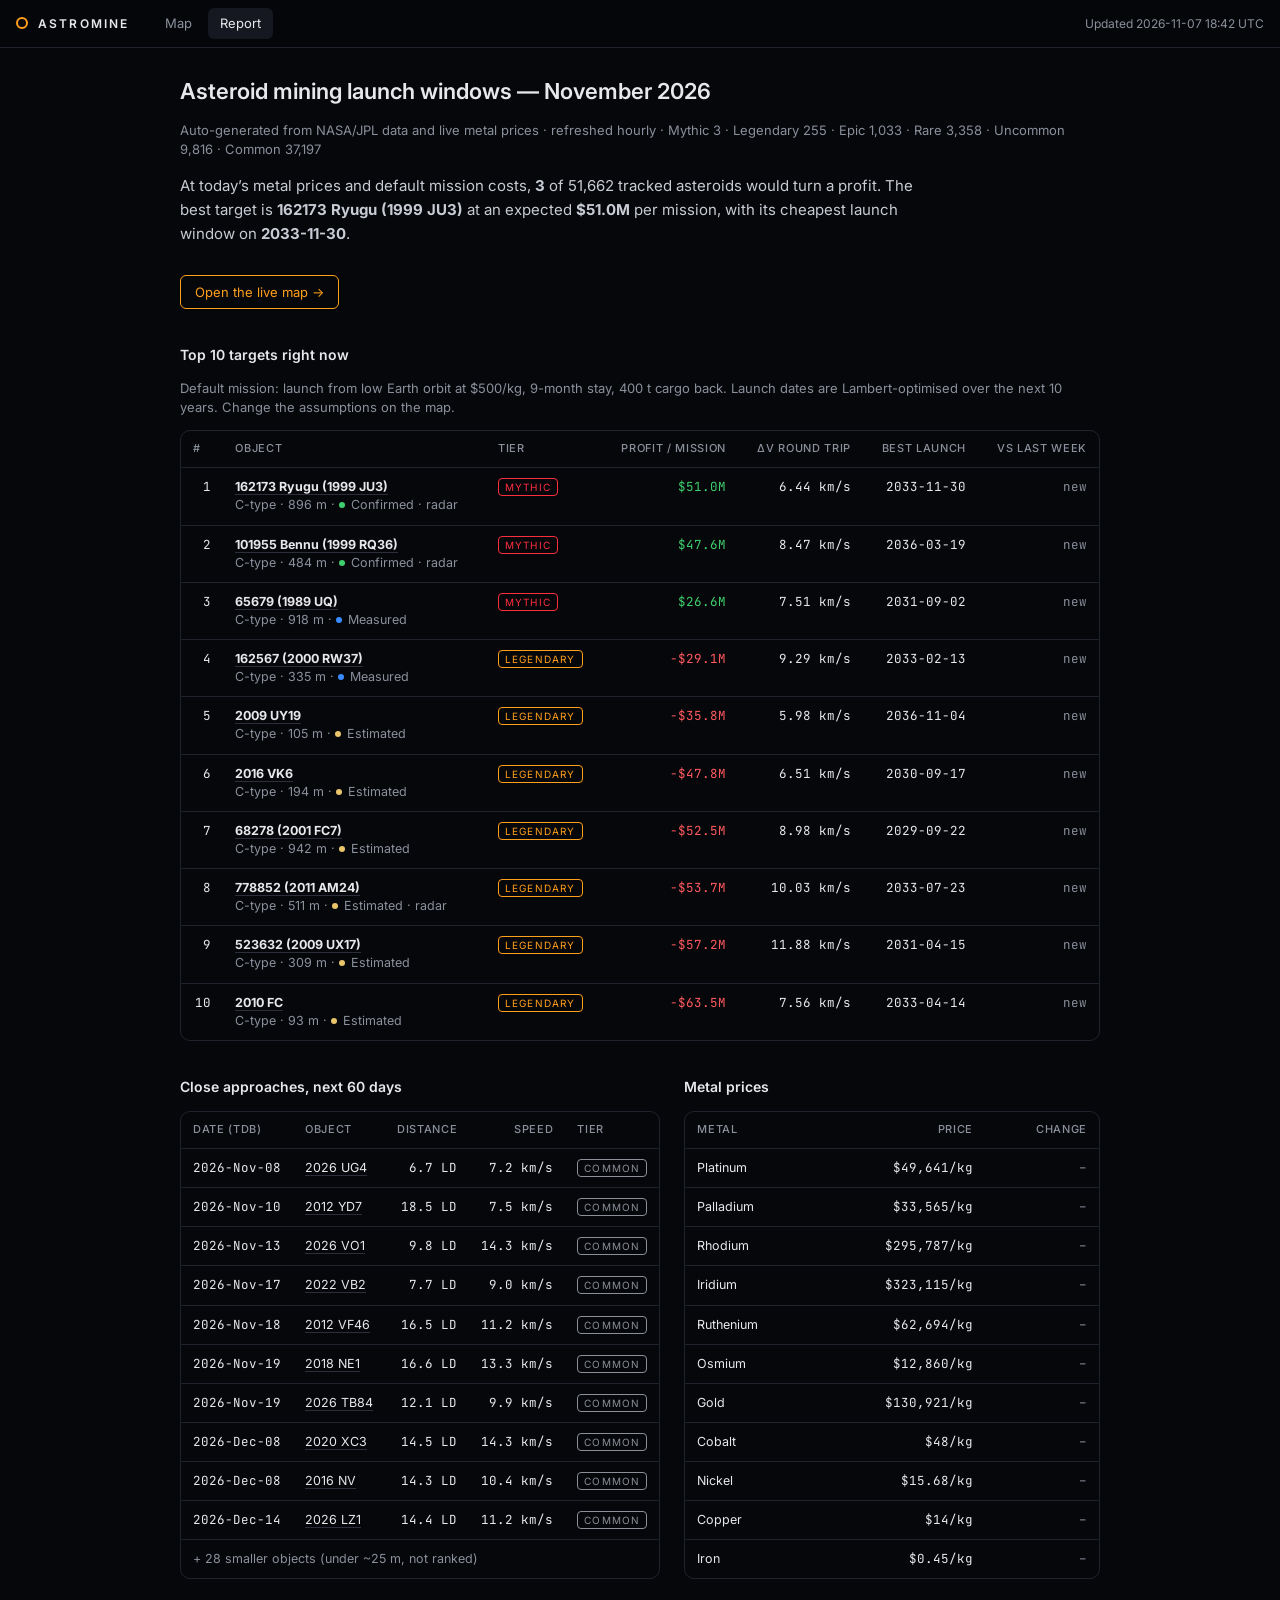
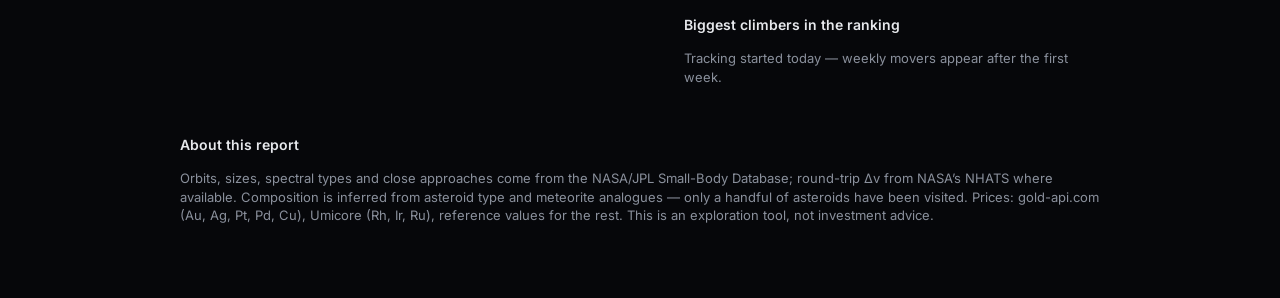
==== report/index.html @ d31c15fa "data: update 2026-11-07T18:42Z" ====
<!doctype html>
<html lang="en"><head>
<meta charset="utf-8"><meta name="viewport" content="width=device-width,initial-scale=1">
<title>Asteroid mining launch windows — November 2026 · Astromine</title>
<meta name="description" content="Best asteroid mining target now: 162173 Ryugu (1999 JU3) ($51.0M/mission). 3 profitable of 51,662 tracked, live NASA data.">
<link rel="canonical" href="https://mauki65.github.io/astromine/report/">
<meta property="og:type" content="article"><meta property="og:title" content="Asteroid mining launch windows — November 2026">
<meta property="og:description" content="Best asteroid mining target now: 162173 Ryugu (1999 JU3) ($51.0M/mission). 3 profitable of 51,662 tracked, live NASA data."><meta property="og:image" content="https://mauki65.github.io/astromine/assets/og.png">
<meta name="twitter:card" content="summary_large_image">
<link rel="preconnect" href="https://fonts.googleapis.com">
<link href="https://fonts.googleapis.com/css2?family=Inter:wght@400;500;600&family=JetBrains+Mono:wght@400;500&display=swap" rel="stylesheet">
<link rel="stylesheet" href="../css/style.css">
<link rel="icon" href="data:image/svg+xml,<svg xmlns='http://www.w3.org/2000/svg' viewBox='0 0 32 32'><circle cx='16' cy='16' r='9' fill='none' stroke='%23ff9f1c' stroke-width='3'/></svg>">
<style>
  body{overflow:auto} .page.report{max-width:960px;margin:0 auto;padding:76px 20px 60px}
  .report h1{font-size:22px;margin:0 0 6px} .report .lead{font-size:15px;line-height:1.6;color:#c7cbd3;max-width:760px}
  .report h2{font-size:14px;margin:36px 0 8px} .report a{color:var(--text)} .report td a{text-decoration:none;border-bottom:1px solid var(--line2);white-space:nowrap}
  .tag{font-size:10px;letter-spacing:.12em;text-transform:uppercase;border:1px solid var(--c);color:var(--c);border-radius:4px;padding:2px 6px;white-space:nowrap}
  .cols{display:grid;grid-template-columns:1fr 1fr;gap:24px} @media(max-width:760px){.cols{grid-template-columns:1fr}}
  .cta{display:inline-block;margin-top:14px;border:1px solid var(--accent);color:var(--accent)!important;border-radius:6px;padding:7px 14px;text-decoration:none}
</style>
</head><body>
<header class="top"><a class="brand" href="../" style="color:inherit;text-decoration:none"><span class="mark"></span>ASTROMINE</a>
<nav class="tabs"><a href="../" class="tabl">Map</a><a href="./" class="tabl on">Report</a></nav>
<div class="status">Updated 2026-11-07 18:42 UTC</div></header>
<main class="page report" style="position:static">
  <h1>Asteroid mining launch windows — November 2026</h1>
  <p class="muted">Auto-generated from NASA/JPL data and live metal prices · refreshed hourly · Mythic 3 · Legendary 255 · Epic 1,033 · Rare 3,358 · Uncommon 9,816 · Common 37,197</p>
  <p class="lead">At today’s metal prices and default mission costs, <b>3</b> of 51,662 tracked asteroids would turn a profit. The best target is <b>162173 Ryugu (1999 JU3)</b> at an expected <b>$51.0M</b> per mission, with its cheapest launch window on <b>2033-11-30</b>.</p>
  <a class="cta" href="../">Open the live map →</a>

  <h2>Top 10 targets right now</h2>
  <p class="muted">Default mission: launch from low Earth orbit at $500/kg, 9-month stay, 400 t cargo back. Launch dates are Lambert-optimised over the next 10 years. Change the assumptions on the map.</p>
  <div class="tablewrap"><table>
    <thead><tr><th>#</th><th>Object</th><th>Tier</th><th style="text-align:right">Profit / mission</th><th style="text-align:right">Δv round trip</th><th style="text-align:right">Best launch</th><th style="text-align:right">vs last week</th></tr></thead>
    <tbody><tr>
    <td class="num">1</td>
    <td><a href="../?obj=162173%20Ryugu%20(1999%20JU3)"><b>162173 Ryugu (1999 JU3)</b></a><div class="muted">C-type · 896 m · <span class="evd" style="background:#3fcf6e" title="Visited by a spacecraft or sample brought back to Earth"></span>Confirmed · radar</div></td>
    <td><span class="tag" style="--c:#ff2e3f">Mythic</span></td>
    <td class="num pos">$51.0M</td>
    <td class="num">6.44 km/s</td>
    <td class="num">2033-11-30</td>
    <td class="num"><span class="muted">new</span></td>
  </tr><tr>
    <td class="num">2</td>
    <td><a href="../?obj=101955%20Bennu%20(1999%20RQ36)"><b>101955 Bennu (1999 RQ36)</b></a><div class="muted">C-type · 484 m · <span class="evd" style="background:#3fcf6e" title="Visited by a spacecraft or sample brought back to Earth"></span>Confirmed · radar</div></td>
    <td><span class="tag" style="--c:#ff2e3f">Mythic</span></td>
    <td class="num pos">$47.6M</td>
    <td class="num">8.47 km/s</td>
    <td class="num">2036-03-19</td>
    <td class="num"><span class="muted">new</span></td>
  </tr><tr>
    <td class="num">3</td>
    <td><a href="../?obj=65679%20(1989%20UQ)"><b>65679 (1989 UQ)</b></a><div class="muted">C-type · 918 m · <span class="evd" style="background:#3a8bff" title="Composition measured by telescope (light spectrum)"></span>Measured</div></td>
    <td><span class="tag" style="--c:#ff2e3f">Mythic</span></td>
    <td class="num pos">$26.6M</td>
    <td class="num">7.51 km/s</td>
    <td class="num">2031-09-02</td>
    <td class="num"><span class="muted">new</span></td>
  </tr><tr>
    <td class="num">4</td>
    <td><a href="../?obj=162567%20(2000%20RW37)"><b>162567 (2000 RW37)</b></a><div class="muted">C-type · 335 m · <span class="evd" style="background:#3a8bff" title="Composition measured by telescope (light spectrum)"></span>Measured</div></td>
    <td><span class="tag" style="--c:#ff9f1c">Legendary</span></td>
    <td class="num neg">−$29.1M</td>
    <td class="num">9.29 km/s</td>
    <td class="num">2033-02-13</td>
    <td class="num"><span class="muted">new</span></td>
  </tr><tr>
    <td class="num">5</td>
    <td><a href="../?obj=2009%20UY19"><b>2009 UY19</b></a><div class="muted">C-type · 105 m · <span class="evd" style="background:#e9c46a" title="Estimated from how much light it reflects"></span>Estimated</div></td>
    <td><span class="tag" style="--c:#ff9f1c">Legendary</span></td>
    <td class="num neg">−$35.8M</td>
    <td class="num">5.98 km/s</td>
    <td class="num">2036-11-04</td>
    <td class="num"><span class="muted">new</span></td>
  </tr><tr>
    <td class="num">6</td>
    <td><a href="../?obj=2016%20VK6"><b>2016 VK6</b></a><div class="muted">C-type · 194 m · <span class="evd" style="background:#e9c46a" title="Estimated from how much light it reflects"></span>Estimated</div></td>
    <td><span class="tag" style="--c:#ff9f1c">Legendary</span></td>
    <td class="num neg">−$47.8M</td>
    <td class="num">6.51 km/s</td>
    <td class="num">2030-09-17</td>
    <td class="num"><span class="muted">new</span></td>
  </tr><tr>
    <td class="num">7</td>
    <td><a href="../?obj=68278%20(2001%20FC7)"><b>68278 (2001 FC7)</b></a><div class="muted">C-type · 942 m · <span class="evd" style="background:#e9c46a" title="Estimated from how much light it reflects"></span>Estimated</div></td>
    <td><span class="tag" style="--c:#ff9f1c">Legendary</span></td>
    <td class="num neg">−$52.5M</td>
    <td class="num">8.98 km/s</td>
    <td class="num">2029-09-22</td>
    <td class="num"><span class="muted">new</span></td>
  </tr><tr>
    <td class="num">8</td>
    <td><a href="../?obj=778852%20(2011%20AM24)"><b>778852 (2011 AM24)</b></a><div class="muted">C-type · 511 m · <span class="evd" style="background:#e9c46a" title="Estimated from how much light it reflects"></span>Estimated · radar</div></td>
    <td><span class="tag" style="--c:#ff9f1c">Legendary</span></td>
    <td class="num neg">−$53.7M</td>
    <td class="num">10.03 km/s</td>
    <td class="num">2033-07-23</td>
    <td class="num"><span class="muted">new</span></td>
  </tr><tr>
    <td class="num">9</td>
    <td><a href="../?obj=523632%20(2009%20UX17)"><b>523632 (2009 UX17)</b></a><div class="muted">C-type · 309 m · <span class="evd" style="background:#e9c46a" title="Estimated from how much light it reflects"></span>Estimated</div></td>
    <td><span class="tag" style="--c:#ff9f1c">Legendary</span></td>
    <td class="num neg">−$57.2M</td>
    <td class="num">11.88 km/s</td>
    <td class="num">2031-04-15</td>
    <td class="num"><span class="muted">new</span></td>
  </tr><tr>
    <td class="num">10</td>
    <td><a href="../?obj=2010%20FC"><b>2010 FC</b></a><div class="muted">C-type · 93 m · <span class="evd" style="background:#e9c46a" title="Estimated from how much light it reflects"></span>Estimated</div></td>
    <td><span class="tag" style="--c:#ff9f1c">Legendary</span></td>
    <td class="num neg">−$63.5M</td>
    <td class="num">7.56 km/s</td>
    <td class="num">2033-04-14</td>
    <td class="num"><span class="muted">new</span></td>
  </tr></tbody></table></div>

  <div class="cols">
    <div>
      <h2>Close approaches, next 60 days</h2>
      <div class="tablewrap"><table><thead><tr><th>Date (TDB)</th><th>Object</th><th style="text-align:right">Distance</th><th style="text-align:right">Speed</th><th>Tier</th></tr></thead><tbody><tr><td class="num">2026-Nov-08</td>
    <td><a href="../?obj=2026%20UG4">2026 UG4</a></td>
    <td class="num">6.7 LD</td>
    <td class="num">7.2 km/s</td>
    <td><span class="tag" style="--c:#8a8f98">Common</span></td></tr><tr><td class="num">2026-Nov-10</td>
    <td><a href="../?obj=2012%20YD7">2012 YD7</a></td>
    <td class="num">18.5 LD</td>
    <td class="num">7.5 km/s</td>
    <td><span class="tag" style="--c:#8a8f98">Common</span></td></tr><tr><td class="num">2026-Nov-13</td>
    <td><a href="../?obj=2026%20VO1">2026 VO1</a></td>
    <td class="num">9.8 LD</td>
    <td class="num">14.3 km/s</td>
    <td><span class="tag" style="--c:#8a8f98">Common</span></td></tr><tr><td class="num">2026-Nov-17</td>
    <td><a href="../?obj=2022%20VB2">2022 VB2</a></td>
    <td class="num">7.7 LD</td>
    <td class="num">9.0 km/s</td>
    <td><span class="tag" style="--c:#8a8f98">Common</span></td></tr><tr><td class="num">2026-Nov-18</td>
    <td><a href="../?obj=2012%20VF46">2012 VF46</a></td>
    <td class="num">16.5 LD</td>
    <td class="num">11.2 km/s</td>
    <td><span class="tag" style="--c:#8a8f98">Common</span></td></tr><tr><td class="num">2026-Nov-19</td>
    <td><a href="../?obj=2018%20NE1">2018 NE1</a></td>
    <td class="num">16.6 LD</td>
    <td class="num">13.3 km/s</td>
    <td><span class="tag" style="--c:#8a8f98">Common</span></td></tr><tr><td class="num">2026-Nov-19</td>
    <td><a href="../?obj=2026%20TB84">2026 TB84</a></td>
    <td class="num">12.1 LD</td>
    <td class="num">9.9 km/s</td>
    <td><span class="tag" style="--c:#8a8f98">Common</span></td></tr><tr><td class="num">2026-Dec-08</td>
    <td><a href="../?obj=2020%20XC3">2020 XC3</a></td>
    <td class="num">14.5 LD</td>
    <td class="num">14.3 km/s</td>
    <td><span class="tag" style="--c:#8a8f98">Common</span></td></tr><tr><td class="num">2026-Dec-08</td>
    <td><a href="../?obj=2016%20NV">2016 NV</a></td>
    <td class="num">14.3 LD</td>
    <td class="num">10.4 km/s</td>
    <td><span class="tag" style="--c:#8a8f98">Common</span></td></tr><tr><td class="num">2026-Dec-14</td>
    <td><a href="../?obj=2026%20LZ1">2026 LZ1</a></td>
    <td class="num">14.4 LD</td>
    <td class="num">11.2 km/s</td>
    <td><span class="tag" style="--c:#8a8f98">Common</span></td></tr><tr><td colspan="5" class="muted">+ 28 smaller objects (under ~25 m, not ranked)</td></tr></tbody></table></div>
    </div>
    <div>
      <h2>Metal prices</h2>
      <div class="tablewrap"><table><thead><tr><th>Metal</th><th style="text-align:right">Price</th><th style="text-align:right">Change</th></tr></thead><tbody><tr><td>Platinum</td><td class="num">$49,641/kg</td><td class="num"><span class="muted">–</span></td></tr><tr><td>Palladium</td><td class="num">$33,565/kg</td><td class="num"><span class="muted">–</span></td></tr><tr><td>Rhodium</td><td class="num">$295,787/kg</td><td class="num"><span class="muted">–</span></td></tr><tr><td>Iridium</td><td class="num">$323,115/kg</td><td class="num"><span class="muted">–</span></td></tr><tr><td>Ruthenium</td><td class="num">$62,694/kg</td><td class="num"><span class="muted">–</span></td></tr><tr><td>Osmium</td><td class="num">$12,860/kg</td><td class="num"><span class="muted">–</span></td></tr><tr><td>Gold</td><td class="num">$130,921/kg</td><td class="num"><span class="muted">–</span></td></tr><tr><td>Cobalt</td><td class="num">$48/kg</td><td class="num"><span class="muted">–</span></td></tr><tr><td>Nickel</td><td class="num">$15.68/kg</td><td class="num"><span class="muted">–</span></td></tr><tr><td>Copper</td><td class="num">$14/kg</td><td class="num"><span class="muted">–</span></td></tr><tr><td>Iron</td><td class="num">$0.45/kg</td><td class="num"><span class="muted">–</span></td></tr></tbody></table></div>
      <h2>Biggest climbers in the ranking</h2>
      <p class="muted">Tracking started today — weekly movers appear after the first week.</p>
    </div>
  </div>

  <h2>About this report</h2>
  <p class="muted">Orbits, sizes, spectral types and close approaches come from the NASA/JPL Small-Body Database; round-trip Δv from NASA’s NHATS where available. Composition is inferred from asteroid type and meteorite analogues — only a handful of asteroids have been visited. Prices: gold-api.com (Au, Ag, Pt, Pd, Cu), Umicore (Rh, Ir, Ru), reference values for the rest. This is an exploration tool, not investment advice.</p>
</main>
</body></html>
---- css/style.css ----
:root{
  --bg:#06070a; --panel:rgba(14,16,21,.86); --line:#1f232c; --line2:#2a2f3a;
  --text:#e6e8ec; --muted:#8a909c; --dim:#5a606b; --accent:#ff9f1c;
  --good:#3fcf6e; --bad:#ff5a5f;
  --common:#8a8f98; --uncommon:#3fcf6e; --rare:#3a8bff; --epic:#b26bff; --legendary:#ff9f1c; --mythic:#ff2e3f;
  --mono:'JetBrains Mono',ui-monospace,monospace;
}
*{box-sizing:border-box}
html,body{margin:0;height:100%;background:var(--bg);color:var(--text);font:13px/1.45 Inter,system-ui,sans-serif;-webkit-font-smoothing:antialiased}
button,input,select{font:inherit;color:inherit}
.mono{font-family:var(--mono)}
.muted{color:var(--muted)}
[hidden]{display:none!important}

.top{position:fixed;inset:0 0 auto 0;height:48px;display:flex;align-items:center;gap:24px;padding:0 16px;border-bottom:1px solid var(--line);background:rgba(6,7,10,.9);backdrop-filter:blur(8px);z-index:10}
.brand{font-weight:600;letter-spacing:.18em;font-size:12px;display:flex;align-items:center;gap:10px}
.mark{width:12px;height:12px;border-radius:50%;border:2px solid var(--accent)}
.tabs{display:flex;gap:4px}
.tabs button{background:none;border:0;padding:6px 12px;border-radius:6px;color:var(--muted);cursor:pointer}
.tabs button.on{color:var(--text);background:#151821}
.status{margin-left:auto;color:var(--muted);font-size:12px;display:flex;gap:14px;align-items:center;white-space:nowrap;overflow:hidden}
.live{display:inline-block;width:6px;height:6px;border-radius:50%;background:var(--good);margin-right:6px;box-shadow:0 0 0 0 rgba(63,207,110,.6);animation:pulse 2s infinite}
@keyframes pulse{70%{box-shadow:0 0 0 6px rgba(63,207,110,0)}100%{box-shadow:0 0 0 0 rgba(63,207,110,0)}}

main{position:fixed;inset:48px 0 0 0}
.tab{display:none;position:absolute;inset:0}
.tab.on{display:block}
#tab-materials,#tab-about{overflow:auto}
canvas{display:block;width:100%;height:100%;cursor:grab}
canvas.drag{cursor:grabbing}

.panel{position:absolute;top:12px;background:var(--panel);border:1px solid var(--line);border-radius:10px;backdrop-filter:blur(10px);display:flex;flex-direction:column;max-height:calc(100% - 80px)}
.panel.left{left:12px;width:280px;max-height:calc(100% - 250px)}
.panel.right{right:12px;width:340px;bottom:68px}
.panel.left.collapsed .pb{display:none}
.ph{display:flex;justify-content:space-between;align-items:center;padding:10px 12px;font-size:11px;letter-spacing:.12em;text-transform:uppercase;color:var(--muted);border-bottom:1px solid var(--line)}
.pb{padding:12px;overflow:auto}
.icon{background:none;border:1px solid var(--line2);border-radius:6px;width:26px;height:26px;cursor:pointer;color:var(--muted);line-height:1}
.icon:hover{color:var(--text)}
.link{background:none;border:0;color:var(--muted);cursor:pointer;padding:4px 0;text-decoration:underline;text-underline-offset:3px}
.link:hover{color:var(--text)}

.seg{display:flex;background:#0c0e13;border:1px solid var(--line2);border-radius:7px;padding:2px;margin-bottom:12px}
.seg button{flex:1;background:none;border:0;border-radius:5px;padding:6px 8px;color:var(--muted);cursor:pointer;font-size:12px}
.seg button.on{background:#1b1f29;color:var(--text)}
.seg.small{margin:0}
.seg.small button{padding:3px 8px;font-size:11px;white-space:nowrap}

.grid{display:grid;grid-template-columns:1fr 92px;gap:6px 10px;align-items:center}
.grid label{color:var(--muted);font-size:12px}
.grid input[type=number]{width:100%;background:#0c0e13;border:1px solid var(--line2);border-radius:6px;padding:5px 7px;font-family:var(--mono);font-size:12px;text-align:right}
.grid input:focus,#search:focus{outline:none;border-color:#3a4150}
.grid .chk{grid-column:1/-1;display:flex;gap:8px;align-items:center;color:var(--muted);font-size:12px}
.grid h4{grid-column:1/-1;margin:8px 0 0;font-size:10px;letter-spacing:.14em;color:var(--dim);text-transform:uppercase;font-weight:500}

#targets{display:flex;flex-direction:column;min-height:0;flex:1}
#search{margin:10px 12px 6px;background:#0c0e13;border:1px solid var(--line2);border-radius:6px;padding:6px 9px}
.filters{display:flex;flex-wrap:wrap;gap:4px;padding:0 12px 8px;border-bottom:1px solid var(--line)}
.chip{border:1px solid var(--line2);background:none;border-radius:20px;padding:2px 9px;font-size:11px;color:var(--muted);cursor:pointer}
.chip.on{color:var(--text);border-color:#3a4150;background:#151821}
#tlist{list-style:none;margin:0;padding:4px 0;overflow:auto;flex:1}
#tlist li{display:grid;grid-template-columns:3px 1fr auto;gap:10px;align-items:center;padding:7px 12px;cursor:pointer}
#tlist li:hover{background:#12151c}
#tlist .bar{height:28px;border-radius:2px}
#tlist .n{font-weight:500;white-space:nowrap;overflow:hidden;text-overflow:ellipsis}
#tlist .s{color:var(--muted);font-size:11px}
#tlist .v{font-family:var(--mono);font-size:12px;text-align:right}

.pos{color:var(--good)} .neg{color:var(--bad)}

/* detail card */
#detail{display:flex;flex-direction:column;min-height:0;flex:1;border-radius:10px;border:1px solid var(--tier,var(--line));box-shadow:0 0 0 1px var(--tier) inset, 0 0 24px -12px var(--tier);margin:-1px}
#detail .dh{padding:12px 14px;border-bottom:1px solid var(--line)}
#detail .dh .row{display:flex;justify-content:space-between;align-items:flex-start;gap:8px}
#detail h2{margin:0;font-size:16px;font-weight:600}
.badge{display:inline-block;font-size:10px;letter-spacing:.14em;text-transform:uppercase;border:1px solid var(--tier);color:var(--tier);border-radius:4px;padding:2px 6px;margin-top:6px}
.verdict{font-size:10px;letter-spacing:.14em;text-transform:uppercase;border-radius:4px;padding:2px 6px;margin-left:6px}
.verdict.pos{background:rgba(63,207,110,.12)} .verdict.neg{background:rgba(255,90,95,.12)}
#detail .db{padding:12px 14px;overflow:auto}
.kv{display:grid;grid-template-columns:1fr auto;gap:3px 12px;margin-bottom:14px}
.kv span:nth-child(odd){color:var(--muted)}
.kv span:nth-child(even){font-family:var(--mono);font-size:12px;text-align:right}
.big{font-family:var(--mono);font-size:22px;font-weight:500;margin:4px 0 2px}
h3{font-size:10px;letter-spacing:.14em;text-transform:uppercase;color:var(--dim);font-weight:500;margin:14px 0 6px}
.mats{width:100%;border-collapse:collapse;font-size:12px}
.mats td{padding:4px 0;border-bottom:1px solid var(--line)}
.mats td:not(:first-child){text-align:right;font-family:var(--mono)}
.meter{height:3px;background:#1a1d25;border-radius:2px;margin-top:3px;overflow:hidden}
.meter i{display:block;height:100%}
.note{font-size:11px;color:var(--muted);margin-top:10px}
.callout{border:1px solid var(--line2);border-radius:6px;padding:8px 10px;font-size:12px;margin:8px 0}

.timebar{position:absolute;left:50%;transform:translateX(-50%);bottom:12px;display:flex;gap:10px;align-items:center;background:var(--panel);border:1px solid var(--line);border-radius:10px;padding:6px 10px;backdrop-filter:blur(10px)}
.timebar select{background:#0c0e13;border:1px solid var(--line2);border-radius:6px;padding:3px 6px;font-size:12px}
.timebar .sep{width:1px;height:18px;background:var(--line2)}
.legend{position:absolute;left:12px;bottom:12px;display:flex;flex-direction:column;gap:3px;font-size:11px}
.legend button{display:flex;gap:8px;align-items:center;background:none;border:0;color:var(--muted);cursor:pointer;padding:1px 0;text-align:left}
.legend button.off{opacity:.35}
.legend i{width:9px;height:9px;border-radius:50%;border:2px solid}
.legend b{font-weight:500;color:var(--text);min-width:70px}

.tip{position:absolute;pointer-events:none;background:#0d0f14;border:1px solid var(--line2);border-radius:6px;padding:6px 8px;font-size:12px;display:none;white-space:nowrap;z-index:5}

.page{max-width:1080px;margin:0 auto;padding:28px 20px 60px}
.page h1{font-size:20px;font-weight:600;margin:0 0 4px}
.page h2{font-size:14px;font-weight:600;margin:36px 0 4px}
.tablewrap{overflow-x:auto;border:1px solid var(--line);border-radius:10px;margin-top:14px}
.page table{width:100%;border-collapse:collapse;font-size:12.5px}
.page th{text-align:left;font-weight:500;color:var(--muted);font-size:11px;letter-spacing:.06em;text-transform:uppercase;padding:10px 12px;border-bottom:1px solid var(--line);white-space:nowrap}
.page td{padding:10px 12px;border-bottom:1px solid var(--line);vertical-align:top}
.page tr:last-child td{border-bottom:0}
.page td.num{font-family:var(--mono);text-align:right;white-space:nowrap}
.page input{width:96px;background:#0c0e13;border:1px solid var(--line2);border-radius:6px;padding:4px 6px;font-family:var(--mono);font-size:12px;text-align:right}
.src{font-size:10px;letter-spacing:.1em;text-transform:uppercase;border-radius:4px;padding:2px 6px;border:1px solid var(--line2);color:var(--muted);white-space:nowrap}
.src.s-live{color:var(--good);border-color:rgba(63,207,110,.4)}
.src.s-daily{color:#3a8bff;border-color:rgba(58,139,255,.4)}
.dot{display:inline-block;width:8px;height:8px;border-radius:50%;margin-right:8px}
.prose{max-width:720px}
.prose p,.prose li{color:#c7cbd3;line-height:1.65}
.prose h2{margin-top:28px}
.prose code{font-family:var(--mono);font-size:12px;background:#12151c;padding:1px 5px;border-radius:4px}

.empty{position:absolute;inset:0;display:flex;align-items:center;justify-content:center;text-align:center;color:var(--muted);padding:20px;pointer-events:none}

@media (max-width:860px){
  .panel.left{width:calc(100% - 24px)}
  .panel.left:not(.collapsed){max-height:45%}
  .panel.right{top:auto;bottom:64px;left:12px;right:12px;width:auto;max-height:42%}
  .legend{display:none}
  .timebar{left:12px;right:12px;transform:none;justify-content:space-between;flex-wrap:wrap}
  .status span:not(:first-child){display:none}
  .top{gap:12px}
  .brand{letter-spacing:.1em}
}
.page td:first-child{white-space:nowrap}
.tabs button{white-space:nowrap}
@media (max-width:860px){.status{display:none}.panel.right{max-height:38%}.tabs button{padding:6px 8px}}

.tick{display:flex;align-items:center;gap:6px;font-size:11px;color:var(--muted);width:100%;margin-top:4px;cursor:pointer}
.tick input{margin:0;accent-color:#6fc3df}

.ev{display:inline-block;font-size:10px;letter-spacing:.08em;text-transform:uppercase;border:1px solid var(--c);color:var(--c);border-radius:4px;padding:1px 6px;font-family:Inter,sans-serif}
.evd{display:inline-block;width:6px;height:6px;border-radius:50%;margin-right:6px;vertical-align:1px}
.evkey{display:flex;flex-wrap:wrap;gap:10px;font-size:10.5px;color:var(--muted);width:100%;margin-top:4px}
.legend .lsep{height:1px;background:var(--line2);margin:4px 0}
.legend i.ic-ast{border-color:#9aa0ab}
.legend i.ic-com{border-radius:1px;transform:rotate(45deg) scale(.85);border-color:#6fc3df}
.tabs a.tabl{padding:6px 12px;border-radius:6px;color:var(--muted);text-decoration:none;font-size:13px}
.tabs a.tabl:hover{color:var(--text)} .tabs a.tabl.on{color:var(--text);background:#151821}
.disclaimer{position:absolute;right:12px;bottom:14px;font-size:10px;color:var(--dim);pointer-events:none;max-width:260px;text-align:right}
@media (max-width:1300px){.disclaimer{display:none}}
@media (max-width:860px){
  .brand{font-size:0;gap:0} .top{gap:10px;padding:0 12px} .tabs button,.tabs a.tabl{padding:6px 8px;font-size:12.5px}
  .panel.right{bottom:112px}
}
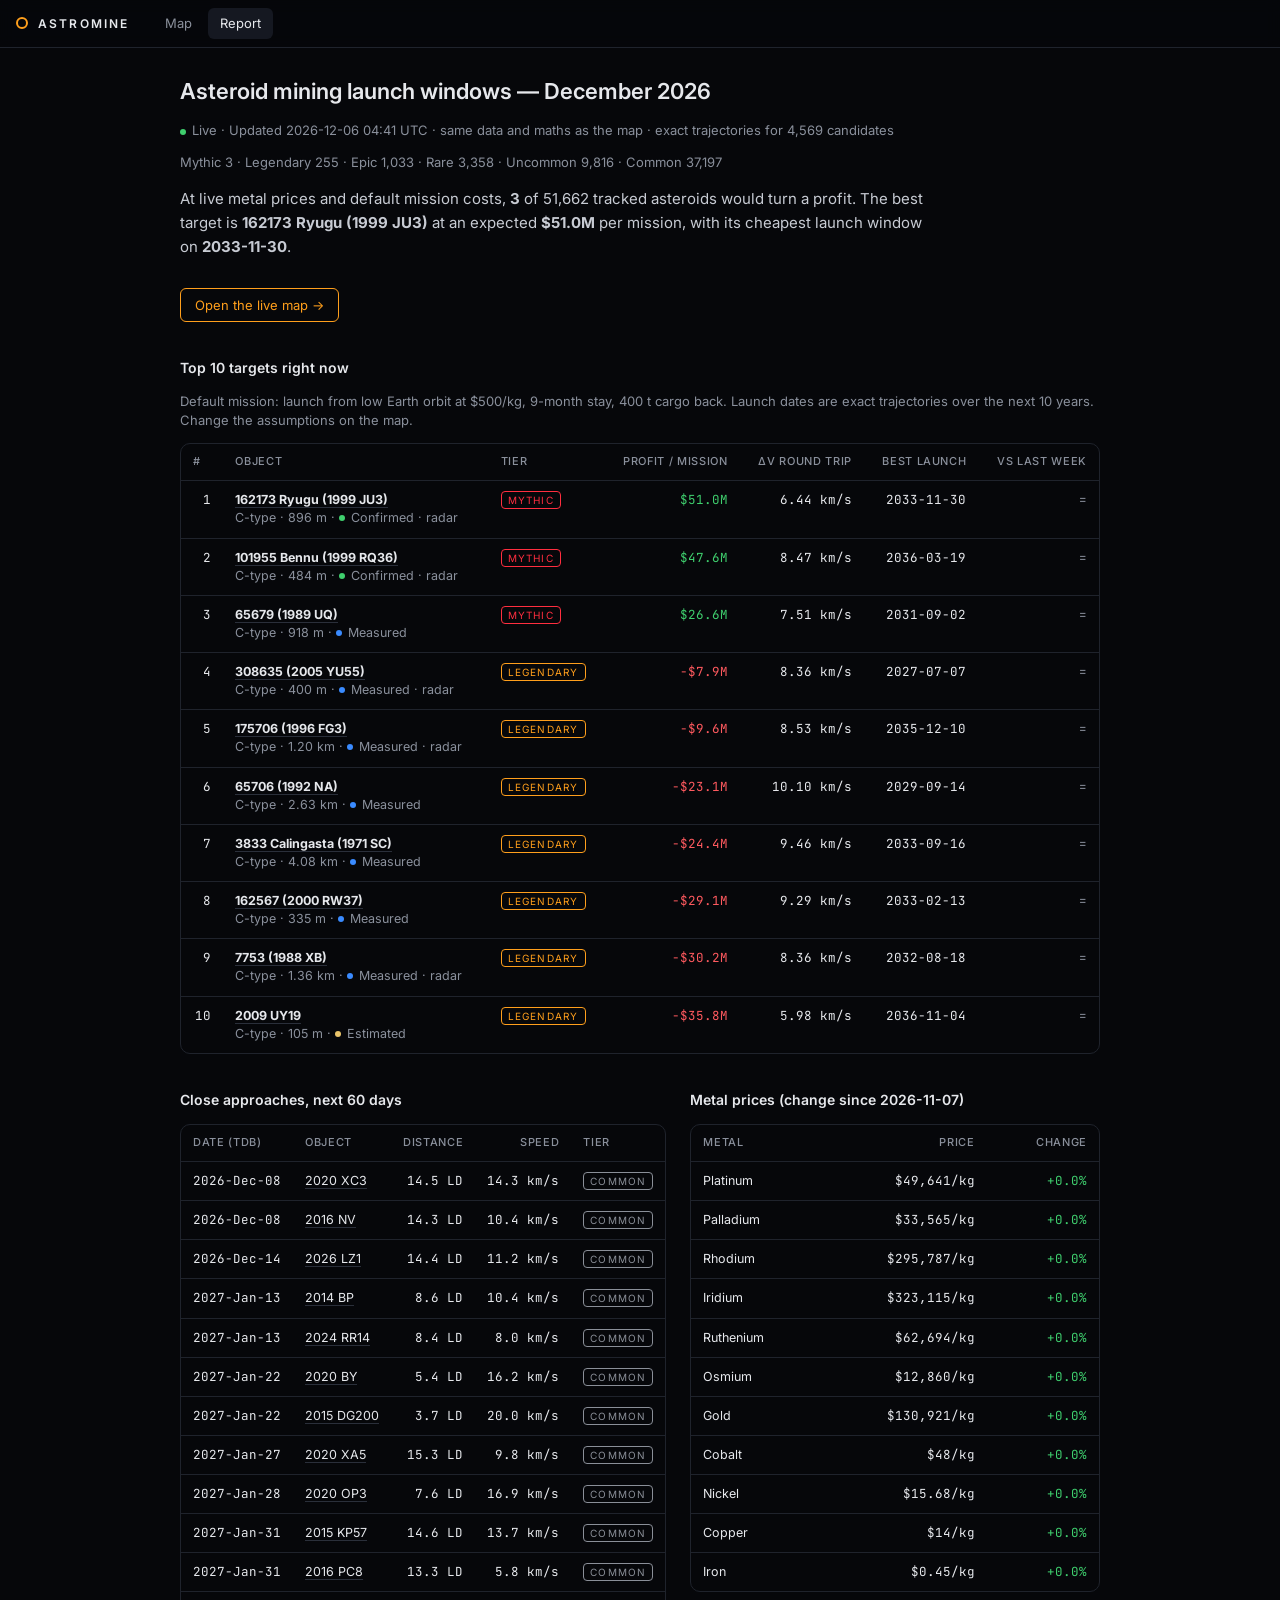
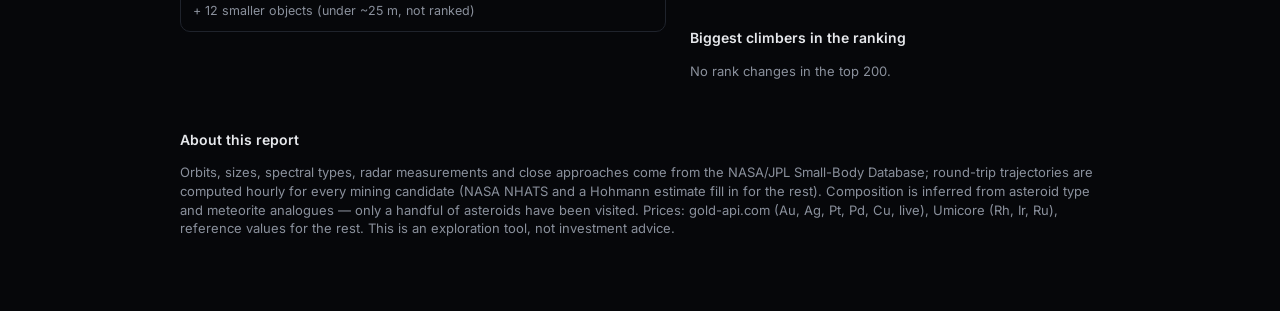
==== commit a9767138: "data: update 2026-11-07T19:10Z" ====
--- a/report/index.html
+++ b/report/index.html
@@ -21,16 +21,16 @@
 </style>
 </head><body>
 <header class="top"><a class="brand" href="../" style="color:inherit;text-decoration:none"><span class="mark"></span>ASTROMINE</a>
-<nav class="tabs"><a href="../" class="tabl">Map</a><a href="./" class="tabl on">Report</a></nav>
-<div class="status">Updated 2026-11-07 18:42 UTC</div></header>
-<main class="page report" style="position:static">
+<nav class="tabs"><a href="../" class="tabl">Map</a><a href="./" class="tabl on">Report</a></nav></header>
+<main class="page report" id="report" style="position:static">
   <h1>Asteroid mining launch windows — November 2026</h1>
-  <p class="muted">Auto-generated from NASA/JPL data and live metal prices · refreshed hourly · Mythic 3 · Legendary 255 · Epic 1,033 · Rare 3,358 · Uncommon 9,816 · Common 37,197</p>
-  <p class="lead">At today’s metal prices and default mission costs, <b>3</b> of 51,662 tracked asteroids would turn a profit. The best target is <b>162173 Ryugu (1999 JU3)</b> at an expected <b>$51.0M</b> per mission, with its cheapest launch window on <b>2033-11-30</b>.</p>
+  <p class="muted">Updated 2026-11-07 19:10 UTC · same data and maths as the map · exact trajectories for 4,569 candidates</p>
+  <p class="muted">Mythic 3 · Legendary 255 · Epic 1,033 · Rare 3,358 · Uncommon 9,816 · Common 37,197</p>
+  <p class="lead">At current metal prices and default mission costs, <b>3</b> of 51,662 tracked asteroids would turn a profit. The best target is <b>162173 Ryugu (1999 JU3)</b> at an expected <b>$51.0M</b> per mission, with its cheapest launch window on <b>2033-11-30</b>.</p>
   <a class="cta" href="../">Open the live map →</a>
 
   <h2>Top 10 targets right now</h2>
-  <p class="muted">Default mission: launch from low Earth orbit at $500/kg, 9-month stay, 400 t cargo back. Launch dates are Lambert-optimised over the next 10 years. Change the assumptions on the map.</p>
+  <p class="muted">Default mission: launch from low Earth orbit at $500/kg, 9-month stay, 400 t cargo back. Launch dates are exact trajectories over the next 10 years. Change the assumptions on the map.</p>
   <div class="tablewrap"><table>
     <thead><tr><th>#</th><th>Object</th><th>Tier</th><th style="text-align:right">Profit / mission</th><th style="text-align:right">Δv round trip</th><th style="text-align:right">Best launch</th><th style="text-align:right">vs last week</th></tr></thead>
     <tbody><tr>
@@ -59,6 +59,38 @@
     <td class="num"><span class="muted">new</span></td>
   </tr><tr>
     <td class="num">4</td>
+    <td><a href="../?obj=308635%20(2005%20YU55)"><b>308635 (2005 YU55)</b></a><div class="muted">C-type · 400 m · <span class="evd" style="background:#3a8bff" title="Composition measured by telescope (light spectrum)"></span>Measured · radar</div></td>
+    <td><span class="tag" style="--c:#ff9f1c">Legendary</span></td>
+    <td class="num neg">−$7.9M</td>
+    <td class="num">8.36 km/s</td>
+    <td class="num">2027-07-07</td>
+    <td class="num"><span class="muted">new</span></td>
+  </tr><tr>
+    <td class="num">5</td>
+    <td><a href="../?obj=175706%20(1996%20FG3)"><b>175706 (1996 FG3)</b></a><div class="muted">C-type · 1.20 km · <span class="evd" style="background:#3a8bff" title="Composition measured by telescope (light spectrum)"></span>Measured · radar</div></td>
+    <td><span class="tag" style="--c:#ff9f1c">Legendary</span></td>
+    <td class="num neg">−$9.6M</td>
+    <td class="num">8.53 km/s</td>
+    <td class="num">2035-12-10</td>
+    <td class="num"><span class="muted">new</span></td>
+  </tr><tr>
+    <td class="num">6</td>
+    <td><a href="../?obj=65706%20(1992%20NA)"><b>65706 (1992 NA)</b></a><div class="muted">C-type · 2.63 km · <span class="evd" style="background:#3a8bff" title="Composition measured by telescope (light spectrum)"></span>Measured</div></td>
+    <td><span class="tag" style="--c:#ff9f1c">Legendary</span></td>
+    <td class="num neg">−$23.1M</td>
+    <td class="num">10.10 km/s</td>
+    <td class="num">2029-09-14</td>
+    <td class="num"><span class="muted">new</span></td>
+  </tr><tr>
+    <td class="num">7</td>
+    <td><a href="../?obj=3833%20Calingasta%20(1971%20SC)"><b>3833 Calingasta (1971 SC)</b></a><div class="muted">C-type · 4.08 km · <span class="evd" style="background:#3a8bff" title="Composition measured by telescope (light spectrum)"></span>Measured</div></td>
+    <td><span class="tag" style="--c:#ff9f1c">Legendary</span></td>
+    <td class="num neg">−$24.4M</td>
+    <td class="num">9.46 km/s</td>
+    <td class="num">2033-09-16</td>
+    <td class="num"><span class="muted">new</span></td>
+  </tr><tr>
+    <td class="num">8</td>
     <td><a href="../?obj=162567%20(2000%20RW37)"><b>162567 (2000 RW37)</b></a><div class="muted">C-type · 335 m · <span class="evd" style="background:#3a8bff" title="Composition measured by telescope (light spectrum)"></span>Measured</div></td>
     <td><span class="tag" style="--c:#ff9f1c">Legendary</span></td>
     <td class="num neg">−$29.1M</td>
@@ -66,99 +98,37 @@
     <td class="num">2033-02-13</td>
     <td class="num"><span class="muted">new</span></td>
   </tr><tr>
-    <td class="num">5</td>
+    <td class="num">9</td>
+    <td><a href="../?obj=7753%20(1988%20XB)"><b>7753 (1988 XB)</b></a><div class="muted">C-type · 1.36 km · <span class="evd" style="background:#3a8bff" title="Composition measured by telescope (light spectrum)"></span>Measured · radar</div></td>
+    <td><span class="tag" style="--c:#ff9f1c">Legendary</span></td>
+    <td class="num neg">−$30.2M</td>
+    <td class="num">8.36 km/s</td>
+    <td class="num">2032-08-18</td>
+    <td class="num"><span class="muted">new</span></td>
+  </tr><tr>
+    <td class="num">10</td>
     <td><a href="../?obj=2009%20UY19"><b>2009 UY19</b></a><div class="muted">C-type · 105 m · <span class="evd" style="background:#e9c46a" title="Estimated from how much light it reflects"></span>Estimated</div></td>
     <td><span class="tag" style="--c:#ff9f1c">Legendary</span></td>
     <td class="num neg">−$35.8M</td>
     <td class="num">5.98 km/s</td>
     <td class="num">2036-11-04</td>
     <td class="num"><span class="muted">new</span></td>
-  </tr><tr>
-    <td class="num">6</td>
-    <td><a href="../?obj=2016%20VK6"><b>2016 VK6</b></a><div class="muted">C-type · 194 m · <span class="evd" style="background:#e9c46a" title="Estimated from how much light it reflects"></span>Estimated</div></td>
-    <td><span class="tag" style="--c:#ff9f1c">Legendary</span></td>
-    <td class="num neg">−$47.8M</td>
-    <td class="num">6.51 km/s</td>
-    <td class="num">2030-09-17</td>
-    <td class="num"><span class="muted">new</span></td>
-  </tr><tr>
-    <td class="num">7</td>
-    <td><a href="../?obj=68278%20(2001%20FC7)"><b>68278 (2001 FC7)</b></a><div class="muted">C-type · 942 m · <span class="evd" style="background:#e9c46a" title="Estimated from how much light it reflects"></span>Estimated</div></td>
-    <td><span class="tag" style="--c:#ff9f1c">Legendary</span></td>
-    <td class="num neg">−$52.5M</td>
-    <td class="num">8.98 km/s</td>
-    <td class="num">2029-09-22</td>
-    <td class="num"><span class="muted">new</span></td>
-  </tr><tr>
-    <td class="num">8</td>
-    <td><a href="../?obj=778852%20(2011%20AM24)"><b>778852 (2011 AM24)</b></a><div class="muted">C-type · 511 m · <span class="evd" style="background:#e9c46a" title="Estimated from how much light it reflects"></span>Estimated · radar</div></td>
-    <td><span class="tag" style="--c:#ff9f1c">Legendary</span></td>
-    <td class="num neg">−$53.7M</td>
-    <td class="num">10.03 km/s</td>
-    <td class="num">2033-07-23</td>
-    <td class="num"><span class="muted">new</span></td>
-  </tr><tr>
-    <td class="num">9</td>
-    <td><a href="../?obj=523632%20(2009%20UX17)"><b>523632 (2009 UX17)</b></a><div class="muted">C-type · 309 m · <span class="evd" style="background:#e9c46a" title="Estimated from how much light it reflects"></span>Estimated</div></td>
-    <td><span class="tag" style="--c:#ff9f1c">Legendary</span></td>
-    <td class="num neg">−$57.2M</td>
-    <td class="num">11.88 km/s</td>
-    <td class="num">2031-04-15</td>
-    <td class="num"><span class="muted">new</span></td>
-  </tr><tr>
-    <td class="num">10</td>
-    <td><a href="../?obj=2010%20FC"><b>2010 FC</b></a><div class="muted">C-type · 93 m · <span class="evd" style="background:#e9c46a" title="Estimated from how much light it reflects"></span>Estimated</div></td>
-    <td><span class="tag" style="--c:#ff9f1c">Legendary</span></td>
-    <td class="num neg">−$63.5M</td>
-    <td class="num">7.56 km/s</td>
-    <td class="num">2033-04-14</td>
-    <td class="num"><span class="muted">new</span></td>
   </tr></tbody></table></div>
 
   <div class="cols">
     <div>
       <h2>Close approaches, next 60 days</h2>
-      <div class="tablewrap"><table><thead><tr><th>Date (TDB)</th><th>Object</th><th style="text-align:right">Distance</th><th style="text-align:right">Speed</th><th>Tier</th></tr></thead><tbody><tr><td class="num">2026-Nov-08</td>
-    <td><a href="../?obj=2026%20UG4">2026 UG4</a></td>
-    <td class="num">6.7 LD</td>
-    <td class="num">7.2 km/s</td>
-    <td><span class="tag" style="--c:#8a8f98">Common</span></td></tr><tr><td class="num">2026-Nov-10</td>
-    <td><a href="../?obj=2012%20YD7">2012 YD7</a></td>
-    <td class="num">18.5 LD</td>
-    <td class="num">7.5 km/s</td>
-    <td><span class="tag" style="--c:#8a8f98">Common</span></td></tr><tr><td class="num">2026-Nov-13</td>
-    <td><a href="../?obj=2026%20VO1">2026 VO1</a></td>
-    <td class="num">9.8 LD</td>
-    <td class="num">14.3 km/s</td>
-    <td><span class="tag" style="--c:#8a8f98">Common</span></td></tr><tr><td class="num">2026-Nov-17</td>
-    <td><a href="../?obj=2022%20VB2">2022 VB2</a></td>
-    <td class="num">7.7 LD</td>
-    <td class="num">9.0 km/s</td>
-    <td><span class="tag" style="--c:#8a8f98">Common</span></td></tr><tr><td class="num">2026-Nov-18</td>
-    <td><a href="../?obj=2012%20VF46">2012 VF46</a></td>
-    <td class="num">16.5 LD</td>
-    <td class="num">11.2 km/s</td>
-    <td><span class="tag" style="--c:#8a8f98">Common</span></td></tr><tr><td class="num">2026-Nov-19</td>
-    <td><a href="../?obj=2018%20NE1">2018 NE1</a></td>
-    <td class="num">16.6 LD</td>
-    <td class="num">13.3 km/s</td>
-    <td><span class="tag" style="--c:#8a8f98">Common</span></td></tr><tr><td class="num">2026-Nov-19</td>
-    <td><a href="../?obj=2026%20TB84">2026 TB84</a></td>
-    <td class="num">12.1 LD</td>
-    <td class="num">9.9 km/s</td>
-    <td><span class="tag" style="--c:#8a8f98">Common</span></td></tr><tr><td class="num">2026-Dec-08</td>
-    <td><a href="../?obj=2020%20XC3">2020 XC3</a></td>
-    <td class="num">14.5 LD</td>
-    <td class="num">14.3 km/s</td>
-    <td><span class="tag" style="--c:#8a8f98">Common</span></td></tr><tr><td class="num">2026-Dec-08</td>
-    <td><a href="../?obj=2016%20NV">2016 NV</a></td>
-    <td class="num">14.3 LD</td>
-    <td class="num">10.4 km/s</td>
-    <td><span class="tag" style="--c:#8a8f98">Common</span></td></tr><tr><td class="num">2026-Dec-14</td>
-    <td><a href="../?obj=2026%20LZ1">2026 LZ1</a></td>
-    <td class="num">14.4 LD</td>
-    <td class="num">11.2 km/s</td>
-    <td><span class="tag" style="--c:#8a8f98">Common</span></td></tr><tr><td colspan="5" class="muted">+ 28 smaller objects (under ~25 m, not ranked)</td></tr></tbody></table></div>
+      <div class="tablewrap"><table><thead><tr><th>Date (TDB)</th><th>Object</th><th style="text-align:right">Distance</th><th style="text-align:right">Speed</th><th>Tier</th></tr></thead><tbody><tr><td class="num">2026-Nov-08</td><td><a href="../?obj=2026%20UG4">2026 UG4</a></td>
+    <td class="num">6.7 LD</td><td class="num">7.2 km/s</td><td><span class="tag" style="--c:#8a8f98">Common</span></td></tr><tr><td class="num">2026-Nov-10</td><td><a href="../?obj=2012%20YD7">2012 YD7</a></td>
+    <td class="num">18.5 LD</td><td class="num">7.5 km/s</td><td><span class="tag" style="--c:#8a8f98">Common</span></td></tr><tr><td class="num">2026-Nov-13</td><td><a href="../?obj=2026%20VO1">2026 VO1</a></td>
+    <td class="num">9.8 LD</td><td class="num">14.3 km/s</td><td><span class="tag" style="--c:#8a8f98">Common</span></td></tr><tr><td class="num">2026-Nov-17</td><td><a href="../?obj=2022%20VB2">2022 VB2</a></td>
+    <td class="num">7.7 LD</td><td class="num">9.0 km/s</td><td><span class="tag" style="--c:#8a8f98">Common</span></td></tr><tr><td class="num">2026-Nov-18</td><td><a href="../?obj=2012%20VF46">2012 VF46</a></td>
+    <td class="num">16.5 LD</td><td class="num">11.2 km/s</td><td><span class="tag" style="--c:#8a8f98">Common</span></td></tr><tr><td class="num">2026-Nov-19</td><td><a href="../?obj=2018%20NE1">2018 NE1</a></td>
+    <td class="num">16.6 LD</td><td class="num">13.3 km/s</td><td><span class="tag" style="--c:#8a8f98">Common</span></td></tr><tr><td class="num">2026-Nov-19</td><td><a href="../?obj=2026%20TB84">2026 TB84</a></td>
+    <td class="num">12.1 LD</td><td class="num">9.9 km/s</td><td><span class="tag" style="--c:#8a8f98">Common</span></td></tr><tr><td class="num">2026-Dec-08</td><td><a href="../?obj=2020%20XC3">2020 XC3</a></td>
+    <td class="num">14.5 LD</td><td class="num">14.3 km/s</td><td><span class="tag" style="--c:#8a8f98">Common</span></td></tr><tr><td class="num">2026-Dec-08</td><td><a href="../?obj=2016%20NV">2016 NV</a></td>
+    <td class="num">14.3 LD</td><td class="num">10.4 km/s</td><td><span class="tag" style="--c:#8a8f98">Common</span></td></tr><tr><td class="num">2026-Dec-14</td><td><a href="../?obj=2026%20LZ1">2026 LZ1</a></td>
+    <td class="num">14.4 LD</td><td class="num">11.2 km/s</td><td><span class="tag" style="--c:#8a8f98">Common</span></td></tr><tr><td colspan="5" class="muted">+ 28 smaller objects (under ~25 m, not ranked)</td></tr></tbody></table></div>
     </div>
     <div>
       <h2>Metal prices</h2>
@@ -169,6 +139,7 @@
   </div>
 
   <h2>About this report</h2>
-  <p class="muted">Orbits, sizes, spectral types and close approaches come from the NASA/JPL Small-Body Database; round-trip Δv from NASA’s NHATS where available. Composition is inferred from asteroid type and meteorite analogues — only a handful of asteroids have been visited. Prices: gold-api.com (Au, Ag, Pt, Pd, Cu), Umicore (Rh, Ir, Ru), reference values for the rest. This is an exploration tool, not investment advice.</p>
+  <p class="muted">Orbits, sizes, spectral types, radar measurements and close approaches come from the NASA/JPL Small-Body Database; round-trip trajectories are computed hourly for every mining candidate (NASA NHATS and a Hohmann estimate fill in for the rest). Composition is inferred from asteroid type and meteorite analogues — only a handful of asteroids have been visited. Prices: gold-api.com (Au, Ag, Pt, Pd, Cu, live), Umicore (Rh, Ir, Ru), reference values for the rest. This is an exploration tool, not investment advice.</p>
 </main>
+<script type="module" src="../js/report-live.js"></script>
 </body></html>
